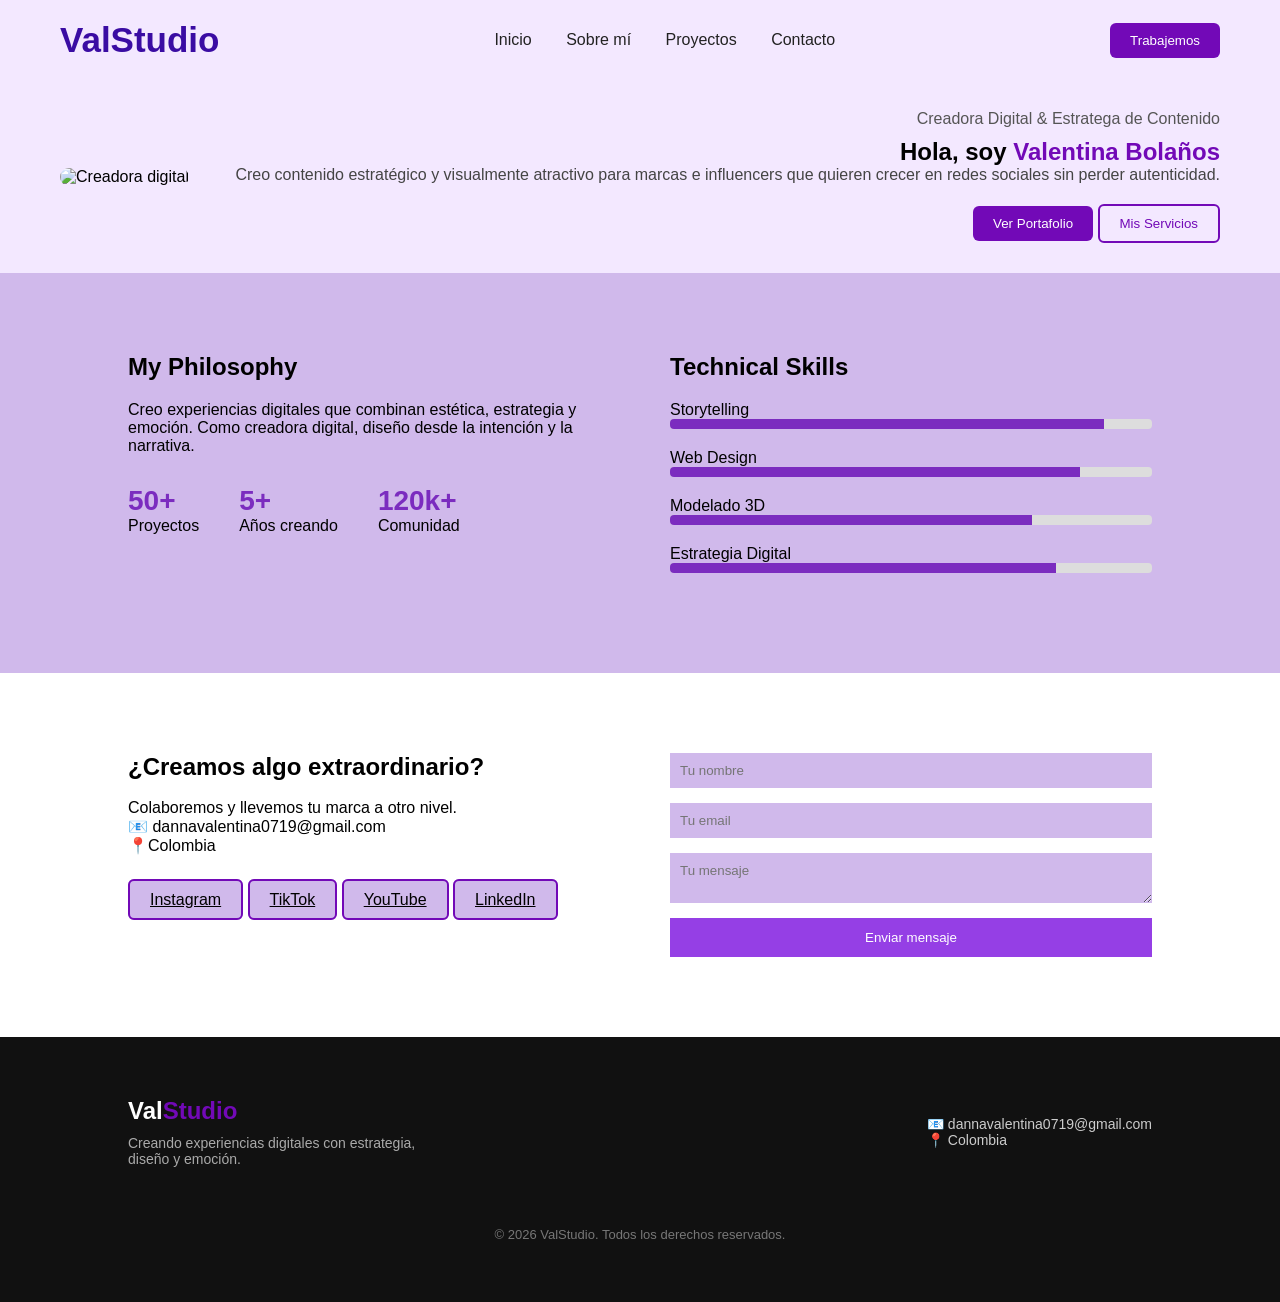
==== Aboutme/aboutme.html @ 680bb9ff "Transiciones y efectos" ====
<!DOCTYPE html>
<html lang="es">
<head>
    <meta name="viewport" content="width=device-width, initial-scale=1.0">
    <title>About Me</title>
    <link rel="stylesheet" href="../Estilos/aboutme.css">
</head>
<body>

<header>
    <h1 class="logo">ValStudio</h1>

    <nav>
  <a href="../Home/home.html">Inicio</a>
  <a href="../Aboutme/aboutme.html">Sobre mí</a>
  <a href="../Template/template.html">Proyectos</a>
  <a href="#footer">Contacto</a>
</nav>

    <button class="btn-primary" onclick="location.href='#footer'">
  Trabajemos
</button>
</header>

<section class="hero">
  <div class="hero-image">
    <img src="https://image2url.com/r2/default/images/1772218559903-ec371d76-0a66-41c9-9fd7-3d9cc8d0967b.png" alt="Creadora digital">
    </div>
    <div class="hero-text">
        <p class="subtitle">Creadora Digital & Estratega de Contenido</p>

        <h2>Hola, soy <span>Valentina Bolaños</span></h2>

        <p class="description">
            Creo contenido estratégico y visualmente atractivo para marcas
            e influencers que quieren crecer en redes sociales sin perder
            autenticidad.
        </p>

        <div class="buttons">
            <button class="btn-primary" onclick="location.href='../Home/home.html#portafolio'">Ver Portafolio</button>
            <button class="btn-outline" onclick="location.href='../Home/home.html#services'">Mis Servicios</button>
        </div>
    </div>
</section>
<section class="about-skills">
  <div class="container">

    <div class="philosophy">
      <h2>My Philosophy</h2>
      <p>
        Creo experiencias digitales que combinan estética, estrategia y emoción.
        Como creadora digital, diseño desde la intención y la narrativa.
      </p>

      <div class="stats">
        <div>
          <h3>50+</h3>
          <span>Proyectos</span>
        </div>
        <div>
          <h3>5+</h3>
          <span>Años creando</span>
        </div>
        <div>
          <h3>120k+</h3>
          <span>Comunidad</span>
        </div>
      </div>
    </div>

    <div class="skills">
      <h2>Technical Skills</h2>

      <div class="skill">
        <p>Storytelling</p>
        <div class="bar"><span style="width:90%"></span></div>
      </div>

      <div class="skill">
        <p>Web Design</p>
        <div class="bar"><span style="width:85%"></span></div>
      </div>

      <div class="skill">
        <p>Modelado 3D</p>
        <div class="bar"><span style="width:75%"></span></div>
      </div>

      <div class="skill">
        <p>Estrategia Digital</p>
        <div class="bar"><span style="width:80%"></span></div>
      </div>

    </div>

  </div>
</section>

<section class="contact">
  <div class="contact-container">

    <div class="contact-info">
      <h2>¿Creamos algo extraordinario?</h2> <br>
      <p>Colaboremos y llevemos tu marca a otro nivel.</p>
      <p>📧 dannavalentina0719@gmail.com</p>
      <p>📍Colombia</p>
      <br> <br>
      <div class="social-media">
        <a href="https://www.instagram.com/val_creadoradigital/">Instagram</a>
        <a href="https://www.tiktok.com/@dnna.vntna">TikTok</a>
        <a href="https://www.youtube.com/@dnnavntna">YouTube</a>
        <a href="https://www.linkedin.com/in/valentina-bola%C3%B1os-741900319/">LinkedIn</a>
    </div>
    </div>
    <form class="contact-form">
      <input type="text" placeholder="Tu nombre">
      <input type="email" placeholder="Tu email">
      <textarea placeholder="Tu mensaje"></textarea>
      <button type="submit">Enviar mensaje</button>
    </form>
  </div>
</section>

<footer class="footer" id="footer">

  <div class="footer-container">

    <div class="footer-brand">
      <h2>Val<span>Studio</span></h2>
      <p>Creando experiencias digitales con estrategia, diseño y emoción.</p>
    </div>

    <div class="footer-contact">
      <p>📧 dannavalentina0719@gmail.com</p>
      <p>📍 Colombia</p>
    </div>

    <div class="footer-copy">
      <p>© 2026 ValStudio. Todos los derechos reservados.</p>
    </div>

  </div>

</footer>
</body>
</html>
---- Estilos/aboutme.css ----
* {
    margin: 0;
    padding: 0;
    box-sizing: border-box;
    font-family: Arial, sans-serif;
}
img {
  max-width: 100%;
  height: auto;
  transition: transform 0.3s ease;
}

img:hover {
  transform: scale(1.03);
}
body {
    background-color: #f3e8ff;
}


header {
    display: flex;
    justify-content: space-between;
    align-items: center;
    padding: 20px 60px;
    background: #f3e8ff;
}

.logo {
    font-size: 35px;
    font-weight: bold;
    color: #3a0ca3;
}

nav a {
    margin: 0 15px;
    text-decoration: none;
    color: #222;  
    position: relative;
}
nav a::after {
  content: "";
  position: absolute;
  width: 0;
  height: 2px;
  background: #7209b7;
  left: 0;
  bottom: -5px;
  transition: 0.3s;
}

nav a:hover::after {
  width: 100%;
}
.btn-primary {
    padding: 10px 20px;
    border: none;
    background-color: #7209b7;
    color: white;
    cursor: pointer;
  border-radius: 6px;
  transition: 0.3s;
}
.btn-primary:hover {
  background-color: purple;
  transform: scale(1.05);
}
.btn-outline {
    padding: 10px 20px;
    border: 2px solid #7209b7;
    background: transparent;
    color: #7209b7;
    cursor: pointer;
  border-radius: 6px;
  transition: 0.3s;

}
.btn-outline:hover {
  background-color: #D0B9EB;
  transform: scale(1.05);
}
.card:hover {
  transform: translateY(-8px);
}
.hero {
    display: flex;
    justify-content: space-between;
    align-items: center;
    padding: 30px 60px;
}

.hero-text {
    flex: 1;
   text-align: right; 
}

.subtitle {
    color: #555;
    margin-bottom: 10px;
}

.hero-text h1 {
    font-size: 45px;
    margin-bottom: 20px;
    color: #222;
}

.hero-text span {
    color: #7209b7;
}

.description {
    margin-bottom: 20px;
    color: #444;
}

.hero-image img {
    width: 350px;
    max-width: 400px;
    border-radius: 15px;
}
.about-skills {
  background: #D0B9EB;
  padding: 80px 10%;
}

.container {
  display: flex;
  gap: 60px;
  flex-wrap: wrap;
}

.philosophy,
.skills {
  flex: 1;
}

.philosophy h2,
.skills h2 {
  margin-bottom: 20px;
}

.stats {
  display: flex;
  gap: 40px;
  margin-top: 30px;
}

.stats h3 {
  color: #7b2cbf;
  font-size: 28px;
  margin: 0;
}
.skill {
  margin-bottom: 20px;
}

.bar {
  background: #ddd;
  height: 10px;
  border-radius: 4px;
  overflow: hidden;
}
.bar span {
  display: block;
  height: 100%;
  background: #7b2cbf;
  }
.contact {
  background: white;
  padding: 80px 10%;
}

.contact-container {
  display: flex;
  gap: 60px;
  flex-wrap: wrap;
}

.contact-info {
  flex: 1;
}

.contact-form {
  flex: 1;
  display: flex;
  flex-direction: column;
  gap: 15px;
}
.social-media a {
  padding: 10px 20px;
    border: 2px solid #7209b7;
    background: #D0B9EB;
    color: black;
    cursor: pointer;
  border-radius: 6px;
  transition: 0.3s;
}
.social-media a:hover {
  background-color: purple;
}
.contact-form input,
.contact-form textarea {
  padding: 10px;
  border: none;
  outline: none;
  background-color: #D0B9EB;
}

.contact-form button {
  padding: 12px;
  border: none;
  background: #953FE5;
  color: white;
  cursor: pointer;
}


.footer {
  background: #111;
  color: white;
  padding: 60px 10%;
}

.footer-container {
  display: flex;
  justify-content: space-between;
  align-items: center;
  flex-wrap: wrap;
  gap: 30px;
}

.footer-brand h2 {
  font-size: 24px;
}

.footer-brand span {
  color: #7209b7;
}

.footer-brand p {
  font-size: 14px;
  color: #aaa;
  margin-top: 10px;
  max-width: 300px;
}

.footer-contact p {
  font-size: 14px;
  color: #ccc;
}

.footer-copy {
  width: 100%;
  text-align: center;
  margin-top: 30px;
  font-size: 13px;
  color: #777;
}

@media (max-width: 768px) {
  .footer-container {
    flex-direction: column;
    text-align: center;
  }

  .footer-brand p {
    margin: 10px auto;
  }
}
@media (max-width: 1024px) {
  .about-skills {
    padding: 60px 5%;
  }
}

@media (max-width: 768px) {

  .container {
    flex-direction: column;
  }

  .stats {
    justify-content: center;
    text-align: center;
  }

  .contact-container {
    flex-direction: column;
  }

  .hero-text {
    text-align: center;
    padding: 20px;
  }
}

@media (max-width: 480px) {

  .stats {
    flex-direction: column;
    gap: 20px;
  }

  .social-media {
    display: flex;
    flex-direction: column;
    gap: 10px;
  }

  .buttons {
    display: flex;
    flex-direction: column;
    gap: 12px;
  }

  .btn-primary,
  .btn-outline {
    width: 100%;
  }
}
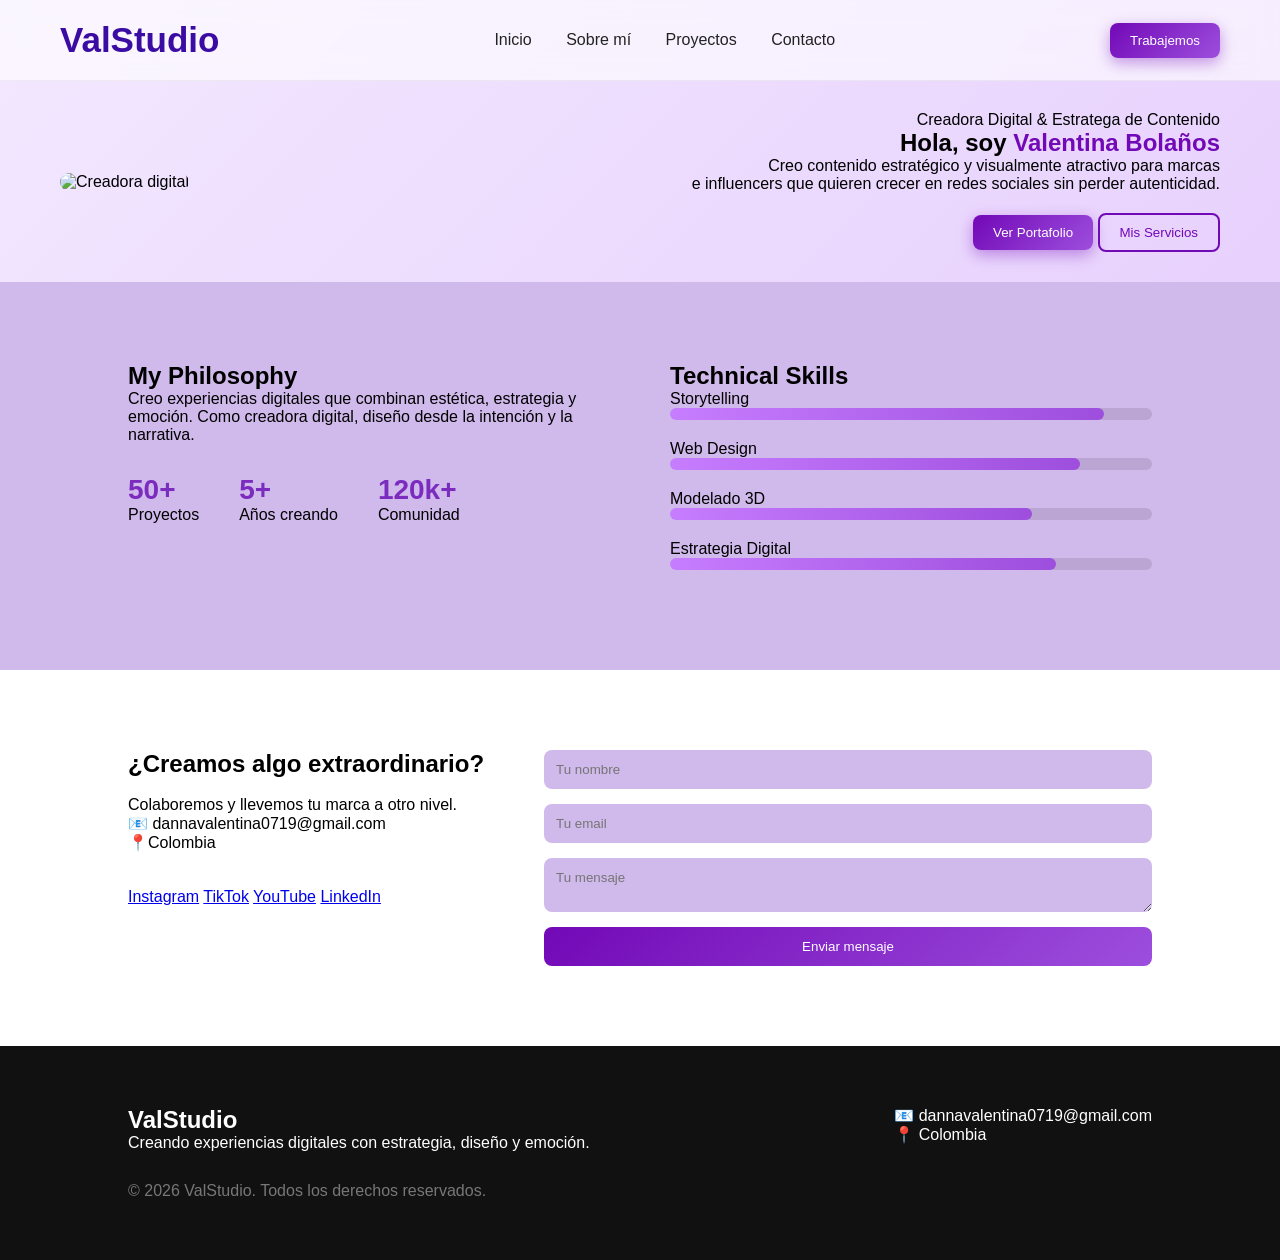
==== commit 9d8387e2: "Últimos detalles" ====
--- a/Aboutme/aboutme.html
+++ b/Aboutme/aboutme.html
@@ -33,6 +33,7 @@
 
         <p class="description">
             Creo contenido estratégico y visualmente atractivo para marcas
+            <br>
             e influencers que quieren crecer en redes sociales sin perder
             autenticidad.
         </p>
--- a/Estilos/aboutme.css
+++ b/Estilos/aboutme.css
@@ -2,28 +2,41 @@
     margin: 0;
     padding: 0;
     box-sizing: border-box;
-    font-family: Arial, sans-serif;
-}
+    font-family: 'Poppins', sans-serif;
+}
+
+body {
+    background: linear-gradient(135deg, #f3e8ff, #e0c3fc, #f3e8ff);
+    background-size: 200% 200%;
+    animation: bgMove 12s ease infinite;
+}
+
+@keyframes bgMove {
+    0% { background-position: 0% 50%; }
+    50% { background-position: 100% 50%; }
+    100% { background-position: 0% 50%; }
+}
+
 img {
   max-width: 100%;
   height: auto;
-  transition: transform 0.3s ease;
+  border-radius: 12px;
+  transition: transform 0.3s ease, box-shadow 0.3s ease;
 }
 
 img:hover {
-  transform: scale(1.03);
-}
-body {
-    background-color: #f3e8ff;
-}
-
+  transform: scale(1.04);
+  box-shadow: 0 10px 25px rgba(0,0,0,0.2);
+}
 
 header {
     display: flex;
     justify-content: space-between;
     align-items: center;
     padding: 20px 60px;
-    background: #f3e8ff;
+    backdrop-filter: blur(12px);
+    background: rgba(255,255,255,0.6);
+    border-bottom: 1px solid rgba(0,0,0,0.05);
 }
 
 .logo {
@@ -35,9 +48,10 @@
 nav a {
     margin: 0 15px;
     text-decoration: none;
-    color: #222;  
+    color: #222;
     position: relative;
 }
+
 nav a::after {
   content: "";
   position: absolute;
@@ -52,36 +66,39 @@
 nav a:hover::after {
   width: 100%;
 }
+
 .btn-primary {
     padding: 10px 20px;
     border: none;
-    background-color: #7209b7;
+    background: linear-gradient(135deg, #7209b7, #9d4edd);
     color: white;
     cursor: pointer;
-  border-radius: 6px;
-  transition: 0.3s;
-}
+    border-radius: 8px;
+    transition: all 0.3s ease;
+    box-shadow: 0 5px 15px rgba(114,9,183,0.4);
+}
+
 .btn-primary:hover {
-  background-color: purple;
-  transform: scale(1.05);
-}
+  transform: translateY(-2px) scale(1.05);
+  box-shadow: 0 10px 25px rgba(114,9,183,0.6);
+}
+
 .btn-outline {
     padding: 10px 20px;
     border: 2px solid #7209b7;
     background: transparent;
     color: #7209b7;
     cursor: pointer;
-  border-radius: 6px;
-  transition: 0.3s;
-
-}
+    border-radius: 8px;
+    transition: 0.3s;
+}
+
 .btn-outline:hover {
-  background-color: #D0B9EB;
+  background: #7209b7;
+  color: white;
   transform: scale(1.05);
 }
-.card:hover {
-  transform: translateY(-8px);
-}
+
 .hero {
     display: flex;
     justify-content: space-between;
@@ -91,18 +108,12 @@
 
 .hero-text {
     flex: 1;
-   text-align: right; 
-}
-
-.subtitle {
-    color: #555;
-    margin-bottom: 10px;
+    text-align: right;
 }
 
 .hero-text h1 {
     font-size: 45px;
     margin-bottom: 20px;
-    color: #222;
 }
 
 .hero-text span {
@@ -111,14 +122,12 @@
 
 .description {
     margin-bottom: 20px;
-    color: #444;
 }
 
 .hero-image img {
     width: 350px;
-    max-width: 400px;
-    border-radius: 15px;
-}
+}
+
 .about-skills {
   background: #D0B9EB;
   padding: 80px 10%;
@@ -135,37 +144,52 @@
   flex: 1;
 }
 
-.philosophy h2,
-.skills h2 {
-  margin-bottom: 20px;
-}
-
 .stats {
   display: flex;
   gap: 40px;
   margin-top: 30px;
+}
+
+.stats div {
+  transition: 0.3s;
+  cursor: pointer;
+}
+
+.stats div:hover {
+  transform: translateY(-10px) scale(1.1);
 }
 
 .stats h3 {
   color: #7b2cbf;
   font-size: 28px;
-  margin: 0;
-}
+}
+
 .skill {
   margin-bottom: 20px;
 }
 
 .bar {
-  background: #ddd;
-  height: 10px;
-  border-radius: 4px;
+  background: rgba(0,0,0,0.1);
+  height: 12px;
+  border-radius: 50px;
   overflow: hidden;
 }
+
 .bar span {
   display: block;
   height: 100%;
-  background: #7b2cbf;
-  }
+  border-radius: 50px;
+  background: linear-gradient(270deg, #7209b7, #9d4edd, #c77dff);
+  background-size: 200% 200%;
+  animation: moveGradient 3s ease infinite;
+}
+
+@keyframes moveGradient {
+  0% { background-position: 0% 50%; }
+  50% { background-position: 100% 50%; }
+  100% { background-position: 0% 50%; }
+}
+
 .contact {
   background: white;
   padding: 80px 10%;
@@ -177,44 +201,29 @@
   flex-wrap: wrap;
 }
 
-.contact-info {
-  flex: 1;
-}
-
 .contact-form {
   flex: 1;
   display: flex;
   flex-direction: column;
   gap: 15px;
 }
-.social-media a {
-  padding: 10px 20px;
-    border: 2px solid #7209b7;
-    background: #D0B9EB;
-    color: black;
-    cursor: pointer;
-  border-radius: 6px;
-  transition: 0.3s;
-}
-.social-media a:hover {
-  background-color: purple;
-}
+
 .contact-form input,
 .contact-form textarea {
-  padding: 10px;
+  padding: 12px;
+  border-radius: 8px;
   border: none;
-  outline: none;
   background-color: #D0B9EB;
+  font-family: 'Poppins', sans-serif;
 }
 
 .contact-form button {
   padding: 12px;
   border: none;
-  background: #953FE5;
+  background: linear-gradient(135deg, #7209b7, #9d4edd);
   color: white;
-  cursor: pointer;
-}
-
+  border-radius: 8px;
+}
 
 .footer {
   background: #111;
@@ -225,97 +234,11 @@
 .footer-container {
   display: flex;
   justify-content: space-between;
-  align-items: center;
   flex-wrap: wrap;
-  gap: 30px;
-}
-
-.footer-brand h2 {
-  font-size: 24px;
-}
-
-.footer-brand span {
-  color: #7209b7;
-}
-
-.footer-brand p {
-  font-size: 14px;
-  color: #aaa;
-  margin-top: 10px;
-  max-width: 300px;
-}
-
-.footer-contact p {
-  font-size: 14px;
-  color: #ccc;
 }
 
 .footer-copy {
-  width: 100%;
   text-align: center;
   margin-top: 30px;
-  font-size: 13px;
   color: #777;
-}
-
-@media (max-width: 768px) {
-  .footer-container {
-    flex-direction: column;
-    text-align: center;
-  }
-
-  .footer-brand p {
-    margin: 10px auto;
-  }
-}
-@media (max-width: 1024px) {
-  .about-skills {
-    padding: 60px 5%;
-  }
-}
-
-@media (max-width: 768px) {
-
-  .container {
-    flex-direction: column;
-  }
-
-  .stats {
-    justify-content: center;
-    text-align: center;
-  }
-
-  .contact-container {
-    flex-direction: column;
-  }
-
-  .hero-text {
-    text-align: center;
-    padding: 20px;
-  }
-}
-
-@media (max-width: 480px) {
-
-  .stats {
-    flex-direction: column;
-    gap: 20px;
-  }
-
-  .social-media {
-    display: flex;
-    flex-direction: column;
-    gap: 10px;
-  }
-
-  .buttons {
-    display: flex;
-    flex-direction: column;
-    gap: 12px;
-  }
-
-  .btn-primary,
-  .btn-outline {
-    width: 100%;
-  }
 }
